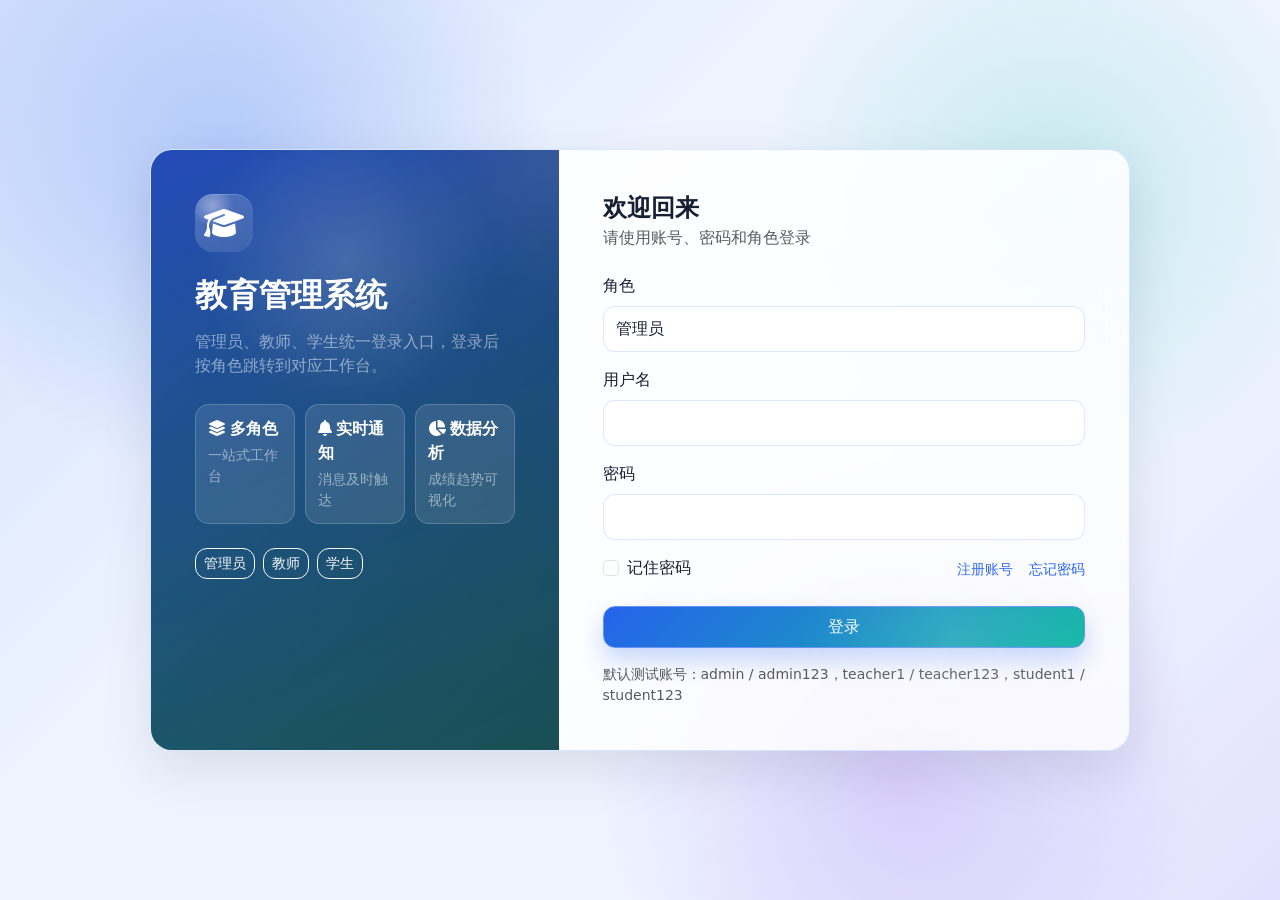
==== static/login.html @ f900988c "EduAgent: Python重构完整版 - Phase 0-5: 工程修复、业务迁移、AI Agent基础设施 - 39个API路由: 认证、管理、教师、学生、文件、AI - 3个AI Agent" ====
<!DOCTYPE html>
<html lang="zh-CN">
<head>
  <meta charset="UTF-8">
  <meta name="viewport" content="width=device-width, initial-scale=1.0">
  <title>教育管理系统 - 登录</title>
  <link href="https://cdn.jsdelivr.net/npm/bootstrap@5.3.3/dist/css/bootstrap.min.css" rel="stylesheet">
  <link href="https://cdn.jsdelivr.net/npm/@fortawesome/fontawesome-free@6.5.2/css/all.min.css" rel="stylesheet">
  <link href="/static/css/app.css?v=20240630" rel="stylesheet">
</head>
<body class="auth-shell">
  <div class="auth-card row g-0">
    <div class="col-lg-5 auth-hero">
      <div class="brand-mark mb-4"><i class="fa-solid fa-graduation-cap fs-2"></i></div>
      <h1 class="h2 fw-bold mb-3">教育管理系统</h1>
      <p class="mb-4 text-white-50">管理员、教师、学生统一登录入口，登录后按角色跳转到对应工作台。</p>
      <div class="hero-mini">
        <div class="mini"><div class="fw-semibold"><i class="fa-solid fa-layer-group me-1"></i>多角色</div><div class="small text-white-50 mt-1">一站式工作台</div></div>
        <div class="mini"><div class="fw-semibold"><i class="fa-solid fa-bell me-1"></i>实时通知</div><div class="small text-white-50 mt-1">消息及时触达</div></div>
        <div class="mini"><div class="fw-semibold"><i class="fa-solid fa-chart-pie me-1"></i>数据分析</div><div class="small text-white-50 mt-1">成绩趋势可视化</div></div>
      </div>
      <div class="d-flex flex-wrap gap-2 mt-4">
        <button class="btn btn-outline-light btn-sm" onclick="fillDemo('admin','admin123','ADMIN')">管理员</button>
        <button class="btn btn-outline-light btn-sm" onclick="fillDemo('teacher1','teacher123','TEACHER')">教师</button>
        <button class="btn btn-outline-light btn-sm" onclick="fillDemo('student1','student123','STUDENT')">学生</button>
      </div>
    </div>
    <div class="col-lg-7 auth-body">
      <div class="d-flex justify-content-between align-items-start mb-4">
        <div>
          <h2 class="h4 fw-bold mb-1">欢迎回来</h2>
          <div class="text-muted">请使用账号、密码和角色登录</div>
        </div>
      </div>
      <div class="mb-3">
        <label class="form-label">角色</label>
        <select id="role" class="form-select">
          <option value="ADMIN">管理员</option>
          <option value="TEACHER">教师</option>
          <option value="STUDENT">学生</option>
        </select>
      </div>
      <div class="mb-3">
        <label class="form-label">用户名</label>
        <input id="username" class="form-control" autocomplete="username">
      </div>
      <div class="mb-3">
        <label class="form-label">密码</label>
        <input id="password" type="password" class="form-control" autocomplete="current-password">
      </div>
      <div class="d-flex justify-content-between align-items-center mb-4">
        <div class="form-check">
          <input id="remember" class="form-check-input" type="checkbox">
          <label class="form-check-label" for="remember">记住密码</label>
        </div>
        <div class="d-flex gap-3">
          <a class="small text-decoration-none" href="javascript:void(0)" data-bs-toggle="modal" data-bs-target="#registerModal">注册账号</a>
          <a class="small text-decoration-none" href="javascript:void(0)" data-bs-toggle="modal" data-bs-target="#forgotModal">忘记密码</a>
        </div>
      </div>
      <button id="loginBtn" class="btn btn-primary w-100 py-2" onclick="login()">登录</button>
      <div class="mt-3 text-muted small">默认测试账号：admin / admin123，teacher1 / teacher123，student1 / student123</div>
    </div>
  </div>

  <!-- 注册账号 Modal -->
  <div class="modal fade" id="registerModal" tabindex="-1" aria-hidden="true">
    <div class="modal-dialog modal-dialog-centered">
      <div class="modal-content" style="border-radius:18px;background:var(--bg-card);backdrop-filter:blur(18px);">
        <div class="modal-header border-0 pb-0">
          <h5 class="modal-title fw-bold"><i class="fa-solid fa-user-plus me-2"></i>注册账号</h5>
          <button type="button" class="btn-close" data-bs-dismiss="modal"></button>
        </div>
        <div class="modal-body">
          <div class="mb-3">
            <label class="form-label">账号角色</label>
            <select id="regRole" class="form-select">
              <option value="STUDENT">学生</option>
              <option value="TEACHER">教师</option>
            </select>
          </div>
          <div class="mb-3">
            <label class="form-label">用户名</label>
            <input id="regUsername" class="form-control" placeholder="请输入用户名，至少3位">
          </div>
          <div class="mb-3">
            <label class="form-label">姓名</label>
            <input id="regDisplayName" class="form-control" placeholder="请输入姓名或昵称">
          </div>
          <div class="mb-3">
            <label class="form-label">邮箱</label>
            <input id="regEmail" class="form-control" placeholder="example@school.edu">
          </div>
          <div class="mb-3">
            <label class="form-label">密码</label>
            <input id="regPassword" type="password" class="form-control" placeholder="输入密码，至少6位">
          </div>
          <div class="mb-3">
            <label class="form-label">确认密码</label>
            <input id="regConfirm" type="password" class="form-control" placeholder="再次输入密码">
          </div>
        </div>
        <div class="modal-footer border-0 pt-0">
          <button class="btn btn-secondary" data-bs-dismiss="modal">取消</button>
          <button id="regBtn" class="btn btn-primary" onclick="registerAccount()">
            <i class="fa-solid fa-user-plus me-1"></i>注册
          </button>
        </div>
      </div>
    </div>
  </div>

  <!-- 忘记密码 Modal -->
  <div class="modal fade" id="forgotModal" tabindex="-1" aria-hidden="true">
    <div class="modal-dialog modal-dialog-centered">
      <div class="modal-content" style="border-radius:18px;background:var(--bg-card);backdrop-filter:blur(18px);">
        <div class="modal-header border-0 pb-0">
          <h5 class="modal-title fw-bold"><i class="fa-solid fa-key me-2"></i>重置密码</h5>
          <button type="button" class="btn-close" data-bs-dismiss="modal"></button>
        </div>
        <div class="modal-body">
          <div class="mb-3">
            <label class="form-label">用户名</label>
            <input id="fpUsername" class="form-control" placeholder="请输入您的用户名">
          </div>
          <div class="mb-3">
            <label class="form-label">账号角色</label>
            <select id="fpRole" class="form-select">
              <option value="ADMIN">管理员</option>
              <option value="TEACHER">教师</option>
              <option value="STUDENT">学生</option>
            </select>
          </div>
          <div class="mb-3">
            <label class="form-label">注册邮箱 <span class="text-muted small">（选填，验证身份用）</span></label>
            <input id="fpEmail" class="form-control" placeholder="example@school.edu">
          </div>
          <div class="mb-3">
            <label class="form-label">新密码</label>
            <input id="fpPassword" type="password" class="form-control" placeholder="输入新密码">
          </div>
          <div class="mb-3">
            <label class="form-label">确认新密码</label>
            <input id="fpConfirm" type="password" class="form-control" placeholder="再次输入新密码">
          </div>
        </div>
        <div class="modal-footer border-0 pt-0">
          <button class="btn btn-secondary" data-bs-dismiss="modal">取消</button>
          <button id="fpBtn" class="btn btn-primary" onclick="forgotPassword()">
            <i class="fa-solid fa-rotate me-1"></i>重置密码
          </button>
        </div>
      </div>
    </div>
  </div>

  <!-- Toast 提示 -->
  <div class="toast align-items-center text-bg-danger border-0 position-fixed top-0 end-0 m-3" id="toastBox" role="alert">
    <div class="d-flex">
      <div class="toast-body" id="toastText">提示</div>
      <button type="button" class="btn-close btn-close-white me-2 m-auto" data-bs-dismiss="toast"></button>
    </div>
  </div>
  <div class="toast align-items-center text-bg-success border-0 position-fixed top-0 end-0 m-3" id="toastBoxSuccess" role="alert" style="z-index:9999;">
    <div class="d-flex">
      <div class="toast-body" id="toastTextSuccess">成功</div>
      <button type="button" class="btn-close btn-close-white me-2 m-auto" data-bs-dismiss="toast"></button>
    </div>
  </div>

  <script src="https://cdn.jsdelivr.net/npm/bootstrap@5.3.3/dist/js/bootstrap.bundle.min.js"></script>
  <script>
    const rememberKey = "sms-remember-login";
    const saved = localStorage.getItem(rememberKey);
    if (saved) {
      const data = JSON.parse(saved);
      username.value = data.username || "";
      password.value = data.password || "";
      role.value = data.role || "ADMIN";
      remember.checked = true;
    }

    function fillDemo(u, p, r) {
      username.value = u;
      password.value = p;
      role.value = r;
    }

    function showToast(msg, type) {
      if (type === undefined) type = "danger";
      if (type === "success") {
        document.getElementById("toastTextSuccess").textContent = msg;
        bootstrap.Toast.getOrCreateInstance(document.getElementById("toastBoxSuccess")).show();
      } else {
        document.getElementById("toastText").textContent = msg;
        bootstrap.Toast.getOrCreateInstance(document.getElementById("toastBox")).show();
      }
    }

    async function login() {
      const payload = {
        username: username.value.trim(),
        password: password.value.trim(),
        role: role.value
      };
      if (!payload.username || !payload.password) {
        showToast("请输入用户名和密码");
        return;
      }
      loginBtn.disabled = true;
      loginBtn.textContent = "登录中...";
      try {
        const res = await fetch("/api/auth/login", {
          method: "POST",
          headers: { "Content-Type": "application/json" },
          body: JSON.stringify(payload)
        });
        const data = await res.json();
        if (data.code !== 200) throw new Error(data.message || "登录失败");
        const user = data.data;
        localStorage.setItem("token", user.token);
        localStorage.setItem("role", user.role);
        localStorage.setItem("displayName", user.displayName || user.username);
        localStorage.setItem("username", user.username);
        if (remember.checked) {
          localStorage.setItem(rememberKey, JSON.stringify(payload));
        } else {
          localStorage.removeItem(rememberKey);
        }
        location.href = user.redirectUrl + "?token=" + encodeURIComponent(user.token);
      } catch (e) {
        showToast(e.message);
      } finally {
        loginBtn.disabled = false;
        loginBtn.textContent = "登录";
      }
    }

    async function registerAccount() {
      const username = regUsername.value.trim();
      const displayName = regDisplayName.value.trim();
      const email = regEmail.value.trim();
      const password = regPassword.value.trim();
      const confirm = regConfirm.value.trim();
      const roleValue = regRole.value;

      if (!username) { showToast("请输入用户名"); return; }
      if (username.length < 3) { showToast("用户名长度至少3位"); return; }
      if (!password) { showToast("请输入密码"); return; }
      if (password.length < 6) { showToast("密码长度至少6位"); return; }
      if (password !== confirm) { showToast("两次密码输入不一致"); return; }

      regBtn.disabled = true;
      regBtn.innerHTML = '<i class="fa-solid fa-spinner fa-spin me-1"></i>注册中...';
      try {
        const res = await fetch("/api/auth/register", {
          method: "POST",
          headers: { "Content-Type": "application/json" },
          body: JSON.stringify({ username, password, displayName: displayName || username, email: email || null, role: roleValue })
        });
        const data = await res.json();
        if (data.code !== 200) throw new Error(data.message || "注册失败");
        showToast("注册成功，请使用新账号登录", "success");
        bootstrap.Modal.getInstance(document.getElementById("registerModal")).hide();
        role.value = roleValue;
        window.username.value = username;
        window.password.value = "";
        regUsername.value = "";
        regDisplayName.value = "";
        regEmail.value = "";
        regPassword.value = "";
        regConfirm.value = "";
      } catch (e) {
        showToast(e.message);
      } finally {
        regBtn.disabled = false;
        regBtn.innerHTML = '<i class="fa-solid fa-user-plus me-1"></i>注册';
      }
    }

    async function forgotPassword() {
      const username = fpUsername.value.trim();
      const role = fpRole.value;
      const email = fpEmail.value.trim();
      const password = fpPassword.value.trim();
      const confirm = fpConfirm.value.trim();

      if (!username) { showToast("请输入用户名"); return; }
      if (!password) { showToast("请输入新密码"); return; }
      if (password.length < 6) { showToast("密码长度至少6位"); return; }
      if (password !== confirm) { showToast("两次密码输入不一致"); return; }

      fpBtn.disabled = true;
      fpBtn.innerHTML = '<i class="fa-solid fa-spinner fa-spin me-1"></i>重置中...';
      try {
        const res = await fetch("/api/auth/forgot-password", {
          method: "POST",
          headers: { "Content-Type": "application/json" },
          body: JSON.stringify({ username, role, email: email || null, newPassword: password })
        });
        const data = await res.json();
        if (data.code !== 200) throw new Error(data.message || "重置失败");
        showToast("密码重置成功，请使用新密码登录", "success");
        bootstrap.Modal.getInstance(document.getElementById("forgotModal")).hide();
        fpUsername.value = "";
        fpEmail.value = "";
        fpPassword.value = "";
        fpConfirm.value = "";
      } catch (e) {
        showToast(e.message);
      } finally {
        fpBtn.disabled = false;
        fpBtn.innerHTML = '<i class="fa-solid fa-rotate me-1"></i>重置密码';
      }
    }

    document.getElementById("registerModal").addEventListener("show.bs.modal", function() {
      regRole.value = role.value === "ADMIN" ? "STUDENT" : role.value;
    });

    document.addEventListener("keydown", function(e) {
      if (e.key === "Enter") {
        var register = document.getElementById("registerModal");
        var forgot = document.getElementById("forgotModal");
        if (register && register.classList.contains("show")) {
          registerAccount();
        } else if (forgot && forgot.classList.contains("show")) {
          forgotPassword();
        } else {
          login();
        }
      }
    });
  </script>
</body>
</html>
---- static/css/app.css ----
:root {
  --bg: #eef4ff;
  --bg-card: rgba(255, 255, 255, 0.88);
  --bg-panel: rgba(255, 255, 255, 0.96);
  --bg-soft: rgba(241, 245, 249, 0.9);
  --text: #172033;
  --text-main: var(--text);
  --muted: #64748b;
  --border: rgba(59, 130, 246, 0.18);
  --shadow: 0 18px 50px rgba(15, 23, 42, .10);
  --accent: #2563eb;
  --accent-2: #14b8a6;
  --accent-3: #7c3aed;
  --accent-4: #f97316;
  --focus-ring: rgba(37, 99, 235, 0.18);
  --card-grad-from: rgba(255, 255, 255, 0.94);
  --card-grad-to: rgba(255, 255, 255, 0.78);
  --card-tint: rgba(37, 99, 235, 0.08);
  --hover-tint: rgba(37, 99, 235, 0.07);
  --hero-from: rgba(29, 78, 216, 0.95);
  --hero-to: rgba(15, 118, 110, 0.92);
  --sidebar-from: rgba(15, 23, 42, 0.98);
  --sidebar-to: rgba(30, 41, 59, 0.94);
  --spot-1: rgba(37, 99, 235, 0.13);
  --spot-2: rgba(20, 184, 166, 0.12);
  --spot-3: rgba(124, 58, 237, 0.10);
  --grid-line: rgba(255, 255, 255, 0.18);
  --hero-badge-bg: rgba(37, 99, 235, 0.08);
  --hero-badge-text: var(--accent);
  --nav-active-bg: rgba(255, 255, 255, 0.16);
  --nav-hover-bg: rgba(255, 255, 255, 0.10);
  --nav-active-shadow: 0 12px 26px rgba(15, 23, 42, 0.18);
  --button-shadow: 0 12px 24px rgba(37, 99, 235, 0.25);
}

[data-theme="dark"] {
  --bg: #0b1220;
  --bg-card: rgba(15, 23, 42, 0.88);
  --bg-panel: rgba(15, 23, 42, 0.97);
  --bg-soft: rgba(20, 31, 52, 0.92);
  --text: #e5eefc;
  --text-main: var(--text);
  --muted: #93a4bd;
  --border: rgba(148, 163, 184, 0.18);
  --shadow: 0 18px 50px rgba(0, 0, 0, .34);
  --focus-ring: rgba(96, 165, 250, 0.24);
  --card-grad-from: rgba(15, 23, 42, 0.92);
  --card-grad-to: rgba(15, 23, 42, 0.76);
  --card-tint: rgba(148, 163, 184, 0.08);
  --hover-tint: rgba(148, 163, 184, 0.10);
  --grid-line: rgba(148, 163, 184, 0.12);
  --hero-badge-bg: rgba(255, 255, 255, 0.08);
  --nav-active-bg: rgba(255, 255, 255, 0.14);
  --nav-hover-bg: rgba(255, 255, 255, 0.08);
  --nav-active-shadow: 0 16px 36px rgba(0, 0, 0, 0.28);
  --button-shadow: 0 18px 32px rgba(0, 0, 0, 0.28);
}

body[data-role="admin"] {
  --accent: #3b82f6;
  --accent-2: #22d3ee;
  --accent-3: #6366f1;
  --accent-4: #8b5cf6;
  --border: rgba(96, 165, 250, 0.24);
  --focus-ring: rgba(59, 130, 246, 0.22);
  --card-tint: rgba(59, 130, 246, 0.10);
  --hover-tint: rgba(34, 211, 238, 0.10);
  --hero-from: rgba(15, 23, 42, 0.96);
  --hero-to: rgba(29, 78, 216, 0.92);
  --sidebar-from: rgba(2, 6, 23, 0.98);
  --sidebar-to: rgba(15, 23, 42, 0.95);
  --spot-1: rgba(59, 130, 246, 0.17);
  --spot-2: rgba(34, 211, 238, 0.14);
  --spot-3: rgba(99, 102, 241, 0.12);
  --hero-badge-bg: rgba(59, 130, 246, 0.14);
  --hero-badge-text: #dbeafe;
  --button-shadow: 0 14px 28px rgba(37, 99, 235, 0.30);
}

body[data-role="teacher"] {
  --accent: #ea580c;
  --accent-2: #f59e0b;
  --accent-3: #fb923c;
  --accent-4: #b45309;
  --border: rgba(249, 115, 22, 0.22);
  --focus-ring: rgba(249, 115, 22, 0.22);
  --card-tint: rgba(251, 146, 60, 0.10);
  --hover-tint: rgba(249, 115, 22, 0.08);
  --hero-from: rgba(154, 52, 18, 0.96);
  --hero-to: rgba(249, 115, 22, 0.90);
  --sidebar-from: rgba(124, 45, 18, 0.98);
  --sidebar-to: rgba(154, 52, 18, 0.94);
  --spot-1: rgba(251, 146, 60, 0.16);
  --spot-2: rgba(245, 158, 11, 0.13);
  --spot-3: rgba(234, 88, 12, 0.10);
  --hero-badge-bg: rgba(255, 237, 213, 0.16);
  --hero-badge-text: #fff7ed;
  --button-shadow: 0 14px 28px rgba(194, 65, 12, 0.24);
}

body[data-role="student"] {
  --accent: #16a34a;
  --accent-2: #10b981;
  --accent-3: #84cc16;
  --accent-4: #0f766e;
  --border: rgba(34, 197, 94, 0.22);
  --focus-ring: rgba(34, 197, 94, 0.20);
  --card-tint: rgba(52, 211, 153, 0.10);
  --hover-tint: rgba(34, 197, 94, 0.08);
  --hero-from: rgba(5, 150, 105, 0.94);
  --hero-to: rgba(22, 163, 74, 0.88);
  --sidebar-from: rgba(6, 95, 70, 0.98);
  --sidebar-to: rgba(21, 128, 61, 0.94);
  --spot-1: rgba(34, 197, 94, 0.15);
  --spot-2: rgba(16, 185, 129, 0.13);
  --spot-3: rgba(132, 204, 22, 0.12);
  --hero-badge-bg: rgba(220, 252, 231, 0.22);
  --hero-badge-text: #ecfdf5;
  --button-shadow: 0 14px 28px rgba(22, 163, 74, 0.22);
}

[data-theme="dark"] body[data-role="admin"] {
  --border: rgba(96, 165, 250, 0.28);
  --bg-soft: rgba(10, 20, 44, 0.92);
  --card-grad-from: rgba(9, 18, 38, 0.94);
  --card-grad-to: rgba(12, 25, 52, 0.78);
  --hover-tint: rgba(34, 211, 238, 0.12);
}

[data-theme="dark"] body[data-role="teacher"] {
  --border: rgba(251, 146, 60, 0.28);
  --bg-soft: rgba(54, 25, 12, 0.88);
  --card-grad-from: rgba(52, 26, 14, 0.92);
  --card-grad-to: rgba(79, 36, 12, 0.78);
  --hover-tint: rgba(249, 115, 22, 0.12);
}

[data-theme="dark"] body[data-role="student"] {
  --border: rgba(52, 211, 153, 0.26);
  --bg-soft: rgba(9, 42, 31, 0.90);
  --card-grad-from: rgba(8, 34, 28, 0.92);
  --card-grad-to: rgba(13, 56, 43, 0.78);
  --hover-tint: rgba(34, 197, 94, 0.12);
}

* { box-sizing: border-box; }

body {
  background:
    radial-gradient(circle at 10% 10%, var(--spot-1), transparent 28%),
    radial-gradient(circle at 90% 18%, var(--spot-2), transparent 22%),
    radial-gradient(circle at 80% 88%, var(--spot-3), transparent 22%),
    var(--bg);
  color: var(--text);
}

body::before {
  content: "";
  position: fixed;
  inset: 0;
  pointer-events: none;
  background-image:
    linear-gradient(var(--grid-line) 1px, transparent 1px),
    linear-gradient(90deg, var(--grid-line) 1px, transparent 1px);
  background-size: 56px 56px;
  mask-image: linear-gradient(to bottom right, rgba(0,0,0,.35), transparent 70%);
  opacity: .25;
}

a { color: var(--accent); }

.page-shell {
  min-height: 100vh;
  position: relative;
  isolation: isolate;
  background:
    radial-gradient(circle at top left, color-mix(in srgb, var(--accent) 18%, transparent), transparent 26%),
    radial-gradient(circle at 90% 0%, color-mix(in srgb, var(--accent-2) 16%, transparent), transparent 22%),
    radial-gradient(circle at 74% 92%, color-mix(in srgb, var(--accent-3) 12%, transparent), transparent 26%),
    var(--bg);
}

.page-shell::after {
  content: "";
  position: fixed;
  inset: 0;
  z-index: -1;
  pointer-events: none;
  background:
    linear-gradient(120deg, transparent 0 42%, color-mix(in srgb, var(--accent) 5%, transparent) 42% 43%, transparent 43% 100%),
    radial-gradient(circle at 26px 26px, color-mix(in srgb, var(--accent-2) 18%, transparent) 2px, transparent 3px);
  background-size: 100% 100%, 42px 42px;
  opacity: .7;
}

.auth-shell {
  min-height: 100vh;
  display: grid;
  place-items: center;
  padding: 28px;
  position: relative;
  overflow: hidden;
  background:
    radial-gradient(circle at 18% 18%, color-mix(in srgb, var(--accent) 24%, transparent), transparent 25%),
    radial-gradient(circle at 82% 22%, color-mix(in srgb, var(--accent-2) 18%, transparent), transparent 24%),
    radial-gradient(circle at 70% 86%, color-mix(in srgb, var(--accent-3) 18%, transparent), transparent 26%),
    linear-gradient(135deg, color-mix(in srgb, var(--accent) 14%, transparent), transparent 38%),
    linear-gradient(315deg, color-mix(in srgb, var(--accent-3) 10%, transparent), transparent 30%),
    var(--bg);
}

.auth-shell::before {
  content: "";
  position: fixed;
  inset: 0;
  pointer-events: none;
  background:
    linear-gradient(90deg, color-mix(in srgb, var(--grid-line) 70%, transparent) 1px, transparent 1px),
    linear-gradient(color-mix(in srgb, var(--grid-line) 70%, transparent) 1px, transparent 1px),
    radial-gradient(circle at 50% 50%, color-mix(in srgb, var(--grid-line) 90%, transparent) 0 2px, transparent 3px);
  background-size: 68px 68px, 68px 68px, 34px 34px;
  mask-image: radial-gradient(circle at 50% 50%, #000, transparent 72%);
  opacity: .42;
}

.auth-card, .panel, .card-dash, .card-s, .card-t, .table-wrap, .section-card, .kpi, .monitor-card {
  background: linear-gradient(145deg, var(--card-grad-from), var(--card-grad-to));
  border: 1px solid var(--border);
  box-shadow: var(--shadow);
  backdrop-filter: blur(18px);
  border-radius: 16px;
}

[data-theme="dark"] .auth-card,
[data-theme="dark"] .panel,
[data-theme="dark"] .card-dash,
[data-theme="dark"] .card-s,
[data-theme="dark"] .card-t,
[data-theme="dark"] .table-wrap,
[data-theme="dark"] .section-card,
[data-theme="dark"] .kpi,
[data-theme="dark"] .monitor-card {
  background: linear-gradient(145deg, var(--card-grad-from), var(--card-grad-to));
}

.auth-card {
  width: min(980px, 100%);
  overflow: hidden;
  border-radius: 22px;
  position: relative;
}

.auth-card::after {
  content: "";
  position: absolute;
  inset: 0;
  background:
    radial-gradient(circle at 20% 18%, rgba(255,255,255,.16), transparent 16%),
    radial-gradient(circle at 82% 82%, rgba(255,255,255,.12), transparent 16%);
  pointer-events: none;
}

.auth-hero {
  position: relative;
  background:
    linear-gradient(160deg, var(--hero-from), var(--hero-to)),
    url('https://images.unsplash.com/photo-1516321318423-f06f85e504b3?auto=format&fit=crop&w=1200&q=80') center/cover;
  color: #fff;
  padding: 44px;
  min-height: 100%;
}

.auth-hero::before {
  content: "";
  position: absolute;
  inset: 0;
  background:
    linear-gradient(135deg, rgba(15,23,42,.18), rgba(15,23,42,.48)),
    radial-gradient(circle at top right, rgba(255,255,255,.14), transparent 22%);
}

.auth-hero > * { position: relative; z-index: 1; }
.auth-body { padding: 44px; position: relative; }

.brand-mark {
  width: 58px;
  height: 58px;
  border-radius: 18px;
  background: linear-gradient(135deg, rgba(255,255,255,.20), rgba(255,255,255,.08));
  display: grid;
  place-items: center;
  box-shadow: inset 0 1px 0 rgba(255,255,255,.18);
}

.hero-mini {
  display: grid;
  gap: 10px;
  grid-template-columns: repeat(3, minmax(0, 1fr));
  margin-top: 26px;
}

.hero-mini .mini {
  padding: 12px;
  border-radius: 14px;
  background: rgba(255,255,255,.10);
  border: 1px solid rgba(255,255,255,.18);
}

.form-control, .form-select {
  border-radius: 12px;
  border-color: var(--border);
  background: var(--bg-panel);
  color: var(--text);
  min-height: 46px;
}

.form-control:focus, .form-select:focus {
  box-shadow: 0 0 0 .22rem var(--focus-ring);
  border-color: var(--accent);
}

.btn {
  border-radius: 12px;
}

.btn-primary {
  background: linear-gradient(135deg, var(--accent), var(--accent-2));
  border: 1px solid color-mix(in srgb, var(--accent) 70%, #ffffff 30%);
  box-shadow: var(--button-shadow);
}

.btn-primary:hover { filter: brightness(1.04); }
.btn-outline-light, .btn-outline-secondary, .btn-outline-primary, .btn-outline-success { border-radius: 12px; }

.btn-outline-primary {
  color: var(--accent);
  border-color: color-mix(in srgb, var(--accent) 48%, transparent);
  background: color-mix(in srgb, var(--card-tint) 65%, transparent);
}

.btn-outline-primary:hover,
.btn-outline-primary:focus,
.btn-outline-primary:active {
  color: #fff;
  background: linear-gradient(135deg, var(--accent), var(--accent-2));
  border-color: transparent;
}

.text-primary {
  color: var(--accent) !important;
}

.text-bg-primary,
.bg-primary {
  background: linear-gradient(135deg, var(--accent), var(--accent-2)) !important;
  color: #fff !important;
  border-color: transparent !important;
}

.border-primary {
  border-color: color-mix(in srgb, var(--accent) 55%, transparent) !important;
}

.bg-primary.bg-opacity-10,
.badge-soft.bg-primary.bg-opacity-10 {
  background: color-mix(in srgb, var(--accent) 14%, transparent) !important;
  color: var(--accent) !important;
}

.dashboard-shell {
  display: grid;
  grid-template-columns: 272px 1fr;
  min-height: 100vh;
}

.sidebar {
  position: relative;
  background:
    linear-gradient(180deg, var(--sidebar-from), var(--sidebar-to)),
    radial-gradient(circle at 0 0, color-mix(in srgb, var(--accent) 45%, transparent), transparent 32%),
    radial-gradient(circle at 100% 100%, color-mix(in srgb, var(--accent-2) 35%, transparent), transparent 35%);
  color: #fff;
  padding: 20px 16px;
  overflow: hidden;
}

.sidebar::before {
  content: "";
  position: absolute;
  inset: auto -30px -40px auto;
  width: 180px;
  height: 180px;
  border-radius: 50%;
  background: radial-gradient(circle, color-mix(in srgb, var(--accent-2) 26%, transparent), transparent 68%);
  pointer-events: none;
}

.sidebar .nav-item {
  display: flex;
  align-items: center;
  gap: 12px;
  padding: 13px 14px;
  border-radius: 14px;
  color: rgba(255,255,255,.80);
  cursor: pointer;
  transition: transform .18s ease, background .18s ease, color .18s ease, box-shadow .18s ease;
}

.sidebar .nav-item:hover,
.sidebar .nav-item.active {
  background: linear-gradient(135deg, var(--nav-active-bg), var(--nav-hover-bg));
  color: #fff;
  transform: translateX(2px);
  box-shadow: var(--nav-active-shadow);
}

.sidebar .nav-item i { width: 18px; text-align: center; }

.main-area {
  padding: 20px;
  position: relative;
}

.topbar {
  display: flex;
  align-items: center;
  justify-content: space-between;
  gap: 16px;
  padding: 16px 18px;
  border-radius: 18px;
  background: var(--bg-card);
  border: 1px solid var(--border);
  box-shadow: var(--shadow);
}

.topbar-role-slot {
  flex: 1 1 auto;
  display: flex;
  justify-content: center;
  min-width: 0;
}

.role-identity-marker {
  position: relative;
  display: inline-flex;
  align-items: center;
  gap: 14px;
  min-width: min(320px, 100%);
  max-width: 360px;
  padding: 10px 16px;
  border-radius: 16px;
  border: 1px solid color-mix(in srgb, var(--accent) 26%, var(--border));
  background:
    linear-gradient(135deg, color-mix(in srgb, var(--accent) 10%, transparent), color-mix(in srgb, var(--accent-2) 8%, transparent)),
    color-mix(in srgb, var(--bg-card) 92%, transparent);
  box-shadow: 0 12px 28px color-mix(in srgb, var(--accent) 12%, transparent);
  overflow: hidden;
  transition: transform .18s ease, box-shadow .18s ease, border-color .18s ease, background .18s ease;
}

.role-identity-marker::after {
  content: "";
  position: absolute;
  inset: 0;
  pointer-events: none;
  background:
    radial-gradient(circle at 18% 24%, color-mix(in srgb, var(--accent-2) 18%, transparent), transparent 20%),
    linear-gradient(120deg, transparent 0 64%, color-mix(in srgb, var(--accent) 12%, transparent) 64% 65%, transparent 65% 100%);
  opacity: .9;
}

.role-identity-marker:hover,
.role-identity-marker:focus-visible {
  transform: translateY(-1px);
  border-color: color-mix(in srgb, var(--accent) 48%, transparent);
  box-shadow: 0 18px 34px color-mix(in srgb, var(--accent) 18%, transparent);
  outline: none;
}

.role-identity-icon,
.role-identity-copy {
  position: relative;
  z-index: 1;
}

.role-identity-icon {
  width: 46px;
  height: 46px;
  flex: 0 0 46px;
  display: grid;
  place-items: center;
  border-radius: 14px;
  background: color-mix(in srgb, var(--bg-panel) 84%, transparent);
  border: 1px solid color-mix(in srgb, var(--accent) 24%, transparent);
  color: var(--accent);
  box-shadow: inset 0 1px 0 rgba(255,255,255,.18);
}

.role-identity-icon > i:first-child {
  font-size: 20px;
}

.role-identity-accent {
  position: absolute;
  right: -5px;
  bottom: -4px;
  width: 22px;
  height: 22px;
  display: grid;
  place-items: center;
  border-radius: 999px;
  background: linear-gradient(135deg, var(--accent), var(--accent-2));
  color: #fff;
  font-size: 10px;
  box-shadow: 0 6px 14px color-mix(in srgb, var(--accent) 28%, transparent);
}

.role-identity-copy {
  min-width: 0;
  display: grid;
  gap: 3px;
}

.role-identity-badge {
  font-size: 11px;
  line-height: 1.2;
  font-weight: 700;
  letter-spacing: 0;
  color: var(--accent);
}

.role-identity-label {
  font-size: 14px;
  line-height: 1.25;
  font-weight: 700;
  color: var(--text);
  white-space: nowrap;
}

#quickCommentBox .btn {
  min-width: 180px;
  max-width: 100%;
  white-space: normal;
}

#quickCommentBox .btn .small {
  opacity: .85;
}

body[data-role="admin"] .role-identity-marker {
  background:
    linear-gradient(135deg, color-mix(in srgb, var(--accent) 12%, transparent), color-mix(in srgb, var(--accent-2) 10%, transparent)),
    color-mix(in srgb, var(--bg-card) 90%, transparent);
}

body[data-role="teacher"] .role-identity-marker {
  background:
    linear-gradient(135deg, color-mix(in srgb, var(--accent) 12%, transparent), color-mix(in srgb, var(--accent-2) 9%, transparent)),
    color-mix(in srgb, var(--bg-card) 90%, transparent);
}

body[data-role="student"] .role-identity-marker {
  background:
    linear-gradient(135deg, color-mix(in srgb, var(--accent) 11%, transparent), color-mix(in srgb, var(--accent-2) 9%, transparent)),
    color-mix(in srgb, var(--bg-card) 90%, transparent);
}

.kpi-grid {
  display: grid;
  gap: 16px;
  grid-template-columns: repeat(4, minmax(0, 1fr));
}

.kpi {
  padding: 18px;
  position: relative;
  overflow: hidden;
}

.kpi::before {
  content: "";
  position: absolute;
  inset: auto -14px -18px auto;
  width: 110px;
  height: 110px;
  border-radius: 50%;
  background: radial-gradient(circle, color-mix(in srgb, var(--accent) 18%, transparent), transparent 68%);
  pointer-events: none;
}

.kpi:nth-child(2n)::before { background: radial-gradient(circle, color-mix(in srgb, var(--accent-2) 18%, transparent), transparent 68%); }
.kpi:nth-child(3n)::before { background: radial-gradient(circle, color-mix(in srgb, var(--accent-3) 18%, transparent), transparent 68%); }

.kpi .value {
  font-size: 30px;
  font-weight: 800;
  line-height: 1.1;
}

.kpi .label {
  color: var(--muted);
  font-size: 13px;
  margin-top: 4px;
}

.section-card {
  padding: 18px;
  position: relative;
  overflow: hidden;
  height: 100%;
}

.section-card::before,
.table-wrap::before,
.kpi::after {
  content: "";
  position: absolute;
  inset: 0;
  pointer-events: none;
  background:
    radial-gradient(circle at 12% 0%, color-mix(in srgb, var(--accent) 10%, transparent), transparent 22%),
    linear-gradient(135deg, color-mix(in srgb, var(--accent-2) 5%, transparent), transparent 36%);
  opacity: .85;
}

.section-head {
  display:flex;
  justify-content:space-between;
  align-items:center;
  gap: 12px;
  margin-bottom: 14px;
}

.empty-panel {
  min-height: 220px;
  display: flex;
  align-items: center;
  justify-content: center;
  text-align: center;
  padding: 24px;
}

.empty-panel.compact {
  min-height: 160px;
}

.empty-panel-copy {
  max-width: 420px;
}

.empty-panel-title {
  font-size: 16px;
  font-weight: 700;
  margin-bottom: 6px;
  color: var(--text);
}

.empty-panel-desc {
  color: var(--muted);
  font-size: 13px;
  line-height: 1.6;
}

.dashboard-card-fill {
  min-height: 320px;
  display: flex;
  flex-direction: column;
}

.dashboard-card-fill > .section-head {
  flex: 0 0 auto;
}

.dashboard-card-fill > .card-body-fill {
  flex: 1 1 auto;
  display: flex;
  flex-direction: column;
}

.metric-muted {
  color: var(--muted);
  font-size: 13px;
}

.activity-page-list {
  display: flex;
  flex-direction: column;
  gap: 10px;
  flex: 1 1 auto;
}

.activity-item {
  padding: 12px 14px;
  border-radius: 14px;
  background: color-mix(in srgb, var(--bg-panel) 82%, transparent);
  border: 1px solid var(--border);
}

.activity-title {
  font-weight: 700;
  color: var(--text);
}

.activity-content {
  color: var(--muted);
  font-size: 13px;
  line-height: 1.55;
  margin-top: 6px;
}

.activity-meta {
  color: var(--muted);
  font-size: 12px;
  margin-top: 8px;
}

.activity-pager {
  display: flex;
  justify-content: flex-end;
  align-items: center;
  gap: 8px;
  margin-top: 12px;
}

.activity-pager .btn {
  min-width: 36px;
}

.chart-surface {
  min-height: 320px;
  display: flex;
  align-items: stretch;
}

.toolbar {
  display:flex;
  gap:10px;
  flex-wrap:wrap;
}

.toolbar .form-control, .toolbar .form-select {
  min-width: 160px;
  max-width: 240px;
}

.table-wrap {
  padding: 14px;
  overflow: auto;
  position: relative;
}

.table-wrap > *, .section-card > *, .kpi > * { position: relative; z-index: 1; }

.table {
  color: inherit;
  margin-bottom: 0;
}

.table thead th {
  border-color: var(--border);
  color: var(--muted);
  font-weight: 600;
  white-space: nowrap;
}

.table tbody td { border-color: var(--border); }

.dashboard-chart-grid {
  display: grid;
  gap: 16px;
  grid-template-columns: 2fr 1fr 1fr;
  align-items: stretch;
}

.dashboard-chart-grid .section-card {
  margin-bottom: 0;
  height: 100%;
}

.dashboard-card-main {
  grid-column: span 2;
}

.dashboard-card-side {
  grid-column: span 1;
}

.admin-course-table {
  min-width: 1120px;
  table-layout: fixed;
}

.admin-course-table th,
.admin-course-table td {
  vertical-align: middle;
}

.admin-course-table th:nth-child(1),
.admin-course-table td:nth-child(1) { width: 42px; text-align: center; }
.admin-course-table th:nth-child(2),
.admin-course-table td:nth-child(2) { width: 70px; }
.admin-course-table th:nth-child(3),
.admin-course-table td:nth-child(3) { width: 220px; }
.admin-course-table th:nth-child(4),
.admin-course-table td:nth-child(4) { width: 120px; }
.admin-course-table th:nth-child(5),
.admin-course-table td:nth-child(5) { width: 130px; }
.admin-course-table th:nth-child(6),
.admin-course-table td:nth-child(6) { width: 110px; }
.admin-course-table th:nth-child(7),
.admin-course-table td:nth-child(7) { width: 90px; text-align: center; }
.admin-course-table th:nth-child(8),
.admin-course-table td:nth-child(8) { width: 96px; text-align: center; }
.admin-course-table th:nth-child(9),
.admin-course-table td:nth-child(9) { width: 250px; }

.admin-course-actions {
  display: flex;
  flex-wrap: nowrap;
  gap: 6px;
  align-items: center;
}

.admin-course-actions .btn {
  white-space: nowrap;
}

.monitor-panel-grid {
  display: grid;
  gap: 16px;
  grid-template-columns: repeat(4, minmax(0, 1fr));
}

.monitor-panel-grid .section-card {
  margin-bottom: 0;
  min-height: 0;
}

.monitor-stack {
  display: grid;
  gap: 16px;
  grid-template-rows: auto auto;
}

.monitor-stack .section-card {
  min-height: 0;
}

.badge-soft {
  border-radius: 999px;
  padding: 4px 10px;
  font-size: 12px;
}

.notif-wrap { position: relative; }

.notif-btn {
  width: 42px;
  height: 42px;
  border-radius: 999px;
  border: 1px solid var(--border);
  background: var(--bg-card);
  color: var(--text);
}

.notif-badge {
  position:absolute;
  top:-4px;
  right:-4px;
  min-width:18px;
  height:18px;
  padding: 0 4px;
  border-radius:9px;
  background:#dc2626;
  color:#fff;
  display:none;
  align-items:center;
  justify-content:center;
  font-size:11px;
}

.notif-panel {
  position:absolute;
  right:0;
  top:48px;
  width:340px;
  max-height:420px;
  overflow:auto;
  background: var(--bg-card);
  border:1px solid var(--border);
  border-radius:16px;
  box-shadow: var(--shadow);
  display:none;
  z-index:2000;
}

.notif-panel.show { display:block; }
.notif-head, .notif-item { padding: 12px 14px; border-bottom:1px solid var(--border); }
.notif-item.unread {
  border-left: 3px solid var(--accent);
  background: color-mix(in srgb, var(--hover-tint) 90%, transparent);
}
.notif-item { cursor:pointer; }
.notif-empty { padding: 20px; text-align:center; color: var(--muted); }
.nt,
.ntt {
  font-weight: 700;
  color: var(--text);
}

.nc,
.ntb {
  color: var(--muted);
  font-size: 13px;
  line-height: 1.5;
  margin-top: 4px;
}

.ntime {
  color: var(--muted);
  font-size: 12px;
  margin-top: 6px;
}

.notif-toast {
  position: fixed;
  top: 18px;
  right: 18px;
  width: min(320px, calc(100vw - 36px));
  background: var(--bg-card);
  border: 1px solid var(--border);
  box-shadow: var(--shadow);
  border-left: 4px solid var(--accent);
  border-radius: 14px;
  padding: 12px 14px;
  z-index: 3000;
}

.breadcrumb-bar {
  padding: 10px 4px 0;
  color: var(--muted);
  font-size: 13px;
}

.breadcrumb-bar .crumb.active { color: var(--accent); font-weight: 600; }
.sep { margin: 0 8px; opacity: .65; }

.hero-banner {
  padding: 16px 18px;
  border-radius: 18px;
  background:
    linear-gradient(135deg, color-mix(in srgb, var(--accent) 14%, transparent), color-mix(in srgb, var(--accent-2) 10%, transparent)),
    var(--bg-card);
  border: 1px solid var(--border);
  box-shadow: var(--shadow);
}

.hero-banner .eyebrow {
  display: inline-flex;
  align-items: center;
  gap: 8px;
  padding: 5px 10px;
  border-radius: 999px;
  background: var(--hero-badge-bg);
  color: var(--hero-badge-text);
  font-size: 12px;
  font-weight: 700;
}

.hero-banner .title {
  font-size: 22px;
  font-weight: 800;
  margin-top: 10px;
}

.hero-banner .desc {
  color: var(--muted);
  margin-top: 8px;
}

.overview-grid {
  display: grid;
  gap: 16px;
  grid-template-columns: repeat(12, minmax(0, 1fr));
}

.overview-card {
  padding: 18px;
  border-radius: 16px;
  border: 1px solid var(--border);
  background: var(--bg-panel);
  box-shadow: var(--shadow);
}

.overview-card.feature {
  background:
    linear-gradient(135deg, color-mix(in srgb, var(--accent) 10%, transparent), color-mix(in srgb, var(--accent-2) 8%, transparent)),
    var(--bg-panel);
}

.overview-stat {
  font-size: 28px;
  font-weight: 800;
  line-height: 1;
}

.overview-label {
  color: var(--muted);
  margin-top: 6px;
  font-size: 13px;
}

.progress-soft {
  height: 10px;
  border-radius: 999px;
  background: rgba(148,163,184,.16);
}

.progress-soft .progress-bar {
  border-radius: 999px;
  background: linear-gradient(135deg, var(--accent), var(--accent-2));
}

.status-pill {
  display: inline-flex;
  align-items: center;
  gap: 6px;
  padding: 4px 10px;
  border-radius: 999px;
  font-size: 12px;
  background: color-mix(in srgb, var(--accent) 14%, transparent);
  color: var(--accent);
}

.section-surface {
  padding: 18px;
  border-radius: 18px;
  border: 1px solid var(--border);
  background: var(--bg-panel);
  box-shadow: var(--shadow);
}

.color-dot {
  width: 12px;
  height: 12px;
  border-radius: 50%;
  display: inline-block;
}

.pattern-card {
  background:
    radial-gradient(circle at 20% 20%, color-mix(in srgb, var(--accent) 12%, transparent), transparent 20%),
    radial-gradient(circle at 80% 10%, color-mix(in srgb, var(--accent-2) 12%, transparent), transparent 18%),
    radial-gradient(circle at 80% 80%, color-mix(in srgb, var(--accent-3) 10%, transparent), transparent 16%),
    var(--bg-panel);
}

.logout-link {
  display: inline-flex;
  align-items: center;
  gap: 8px;
}

.skeleton {
  background: linear-gradient(90deg, rgba(148,163,184,.18) 25%, rgba(148,163,184,.32) 37%, rgba(148,163,184,.18) 63%);
  background-size: 400% 100%;
  animation: shimmer 1.4s ease infinite;
}

@keyframes shimmer {
  0% { background-position: 100% 50%; }
  100% { background-position: 0 50%; }
}

.skeleton-line {
  height: 14px;
  border-radius: 8px;
  margin-bottom: 10px;
}

.w-40 { width: 40%; }
.w-60 { width: 60%; }
.w-80 { width: 80%; }

@media (max-width: 1200px) {
  .dashboard-chart-grid,
  .monitor-panel-grid {
    grid-template-columns: repeat(2, minmax(0, 1fr));
  }

  .dashboard-card-main,
  .dashboard-card-side {
    grid-column: span 1;
  }
}

@media (max-width: 992px) {
  .dashboard-shell { grid-template-columns: 1fr; }
  .sidebar { position: sticky; top: 0; z-index: 20; }
  .kpi-grid { grid-template-columns: repeat(2, minmax(0, 1fr)); }
  .overview-grid { grid-template-columns: repeat(6, minmax(0, 1fr)); }
}

@media (max-width: 768px) {
  .auth-body, .auth-hero { padding: 24px; }
  .hero-mini { grid-template-columns: 1fr; }
  .notif-panel { width: min(320px, calc(100vw - 24px)); }
  .topbar-role-slot { justify-content: flex-start; }
  .role-identity-marker {
    min-width: 0;
    width: 100%;
    max-width: none;
  }
  .role-identity-label { white-space: normal; }
}

.metric-row {
  display: flex;
  flex-wrap: wrap;
  gap: 8px;
  color: var(--muted);
  font-size: 13px;
}

.metric-row span {
  padding: 5px 10px;
  border-radius: 999px;
  background: color-mix(in srgb, var(--accent) 9%, transparent);
  color: var(--text);
}

.empty-state,
.text-center.py-5,
.text-center.py-4 {
  border-radius: 16px;
  background:
    radial-gradient(circle at 50% 20%, color-mix(in srgb, var(--accent) 12%, transparent), transparent 32%),
    color-mix(in srgb, var(--bg-panel) 70%, transparent);
  border: 1px dashed var(--border);
}

.analysis-card,
.pattern-card,
.overview-card,
.monitor-card {
  position: relative;
  overflow: hidden;
}

.analysis-card::after,
.pattern-card::after,
.overview-card::after,
.monitor-card::after {
  content: "";
  position: absolute;
  inset: auto -34px -36px auto;
  width: 130px;
  height: 130px;
  border-radius: 50%;
  background: radial-gradient(circle, color-mix(in srgb, var(--accent-2) 18%, transparent), transparent 68%);
  pointer-events: none;
}

.table-hover tbody tr {
  transition: background .18s ease, transform .18s ease;
}

.table-hover tbody tr:hover {
  background: color-mix(in srgb, var(--accent) 7%, transparent);
}

.sidebar .brand-mark,
.auth-hero .brand-mark {
  background:
    radial-gradient(circle at 30% 20%, rgba(255,255,255,.38), transparent 34%),
    linear-gradient(135deg, rgba(255,255,255,.22), rgba(255,255,255,.08));
}

.hero-banner {
  position: relative;
  overflow: hidden;
}

.hero-banner::after {
  content: "";
  position: absolute;
  inset: 0;
  pointer-events: none;
  background:
    radial-gradient(circle at 84% 18%, color-mix(in srgb, var(--accent) 18%, transparent), transparent 18%),
    linear-gradient(120deg, transparent 0 58%, color-mix(in srgb, var(--accent-2) 10%, transparent) 58% 59%, transparent 59% 100%);
}

.hero-banner > * { position: relative; z-index: 1; }

.btn-primary,
.notif-btn,
.kpi,
.section-card,
.table-wrap,
.overview-card {
  transition: transform .18s ease, box-shadow .18s ease, border-color .18s ease;
}

.btn-primary:hover,
.notif-btn:hover,
.kpi:hover,
.section-card:hover,
.overview-card:hover {
  transform: translateY(-1px);
}

.modal-content {
  border: 1px solid var(--border);
  background: var(--bg-card);
  color: var(--text);
  border-radius: 18px;
  box-shadow: var(--shadow);
  backdrop-filter: blur(18px);
}

@media (max-width: 640px) {
  .kpi-grid { grid-template-columns: 1fr; }
  .overview-grid { grid-template-columns: 1fr; }
  .dashboard-chart-grid,
  .monitor-panel-grid { grid-template-columns: 1fr; }
  .topbar { flex-direction: column; align-items: stretch; }
  .toolbar .form-control, .toolbar .form-select { max-width: 100%; width: 100%; }
}

/* kpi-card 兼容 */
.kpi-card {
  padding: 18px;
  position: relative;
  overflow: hidden;
  background: var(--card-bg, #fff);
  border-radius: 16px;
  border: 1px solid var(--border, #e2e8f0);
}
.kpi-card .kpi-icon {
  width: 36px; height: 36px;
  display: flex; align-items: center; justify-content: center;
  border-radius: 10px; font-size: 16px; margin-bottom: 10px;
}
.kpi-card .kpi-label {
  font-size: 12px; color: var(--muted, #64748b); margin-bottom: 2px;
}
.kpi-card .kpi-value {
  font-size: 24px; font-weight: 700;
}
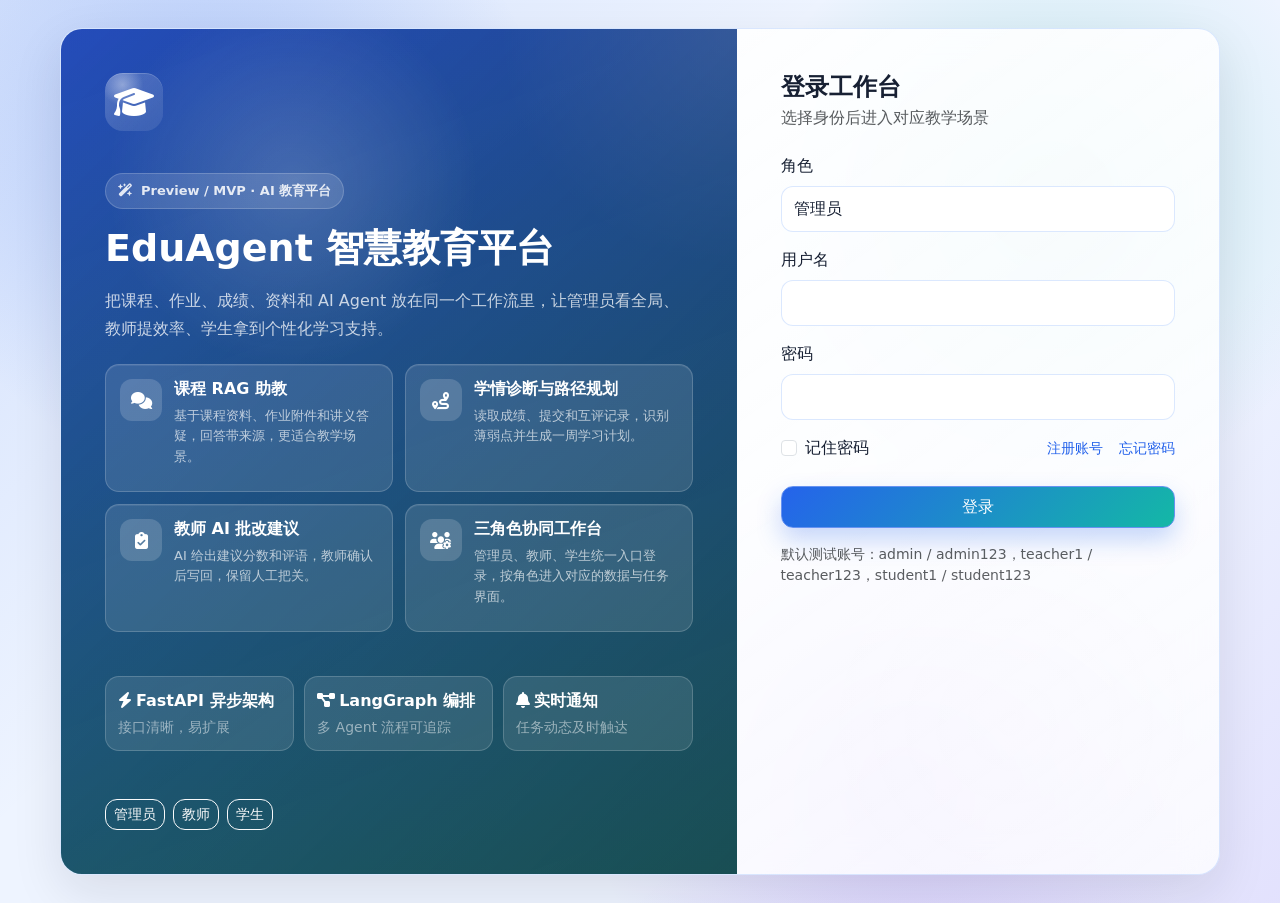
==== commit cf8f0741: "feat(platform): 完善三端演示与AI批改体验" ====
--- a/static/login.html
+++ b/static/login.html
@@ -3,21 +3,56 @@
 <head>
   <meta charset="UTF-8">
   <meta name="viewport" content="width=device-width, initial-scale=1.0">
-  <title>教育管理系统 - 登录</title>
+  <title>EduAgent 智慧教育平台 - 登录</title>
   <link href="https://cdn.jsdelivr.net/npm/bootstrap@5.3.3/dist/css/bootstrap.min.css" rel="stylesheet">
   <link href="https://cdn.jsdelivr.net/npm/@fortawesome/fontawesome-free@6.5.2/css/all.min.css" rel="stylesheet">
-  <link href="/static/css/app.css?v=20240630" rel="stylesheet">
+  <link href="/static/css/app.css?v=20260730" rel="stylesheet">
 </head>
 <body class="auth-shell">
   <div class="auth-card row g-0">
-    <div class="col-lg-5 auth-hero">
-      <div class="brand-mark mb-4"><i class="fa-solid fa-graduation-cap fs-2"></i></div>
-      <h1 class="h2 fw-bold mb-3">教育管理系统</h1>
-      <p class="mb-4 text-white-50">管理员、教师、学生统一登录入口，登录后按角色跳转到对应工作台。</p>
-      <div class="hero-mini">
-        <div class="mini"><div class="fw-semibold"><i class="fa-solid fa-layer-group me-1"></i>多角色</div><div class="small text-white-50 mt-1">一站式工作台</div></div>
-        <div class="mini"><div class="fw-semibold"><i class="fa-solid fa-bell me-1"></i>实时通知</div><div class="small text-white-50 mt-1">消息及时触达</div></div>
-        <div class="mini"><div class="fw-semibold"><i class="fa-solid fa-chart-pie me-1"></i>数据分析</div><div class="small text-white-50 mt-1">成绩趋势可视化</div></div>
+    <div class="col-lg-7 auth-hero">
+      <div class="auth-hero-content">
+        <div class="brand-mark mb-4"><i class="fa-solid fa-graduation-cap fs-2"></i></div>
+        <div class="auth-eyebrow"><i class="fa-solid fa-wand-magic-sparkles me-2"></i>Preview / MVP · AI 教育平台</div>
+        <h1 class="auth-title">EduAgent 智慧教育平台</h1>
+        <p class="auth-lead">把课程、作业、成绩、资料和 AI Agent 放在同一个工作流里，让管理员看全局、教师提效率、学生拿到个性化学习支持。</p>
+
+        <div class="advantage-grid">
+          <div class="advantage-item">
+            <div class="advantage-icon"><i class="fa-solid fa-comments"></i></div>
+            <div>
+              <div class="advantage-title">课程 RAG 助教</div>
+              <div class="advantage-desc">基于课程资料、作业附件和讲义答疑，回答带来源，更适合教学场景。</div>
+            </div>
+          </div>
+          <div class="advantage-item">
+            <div class="advantage-icon"><i class="fa-solid fa-route"></i></div>
+            <div>
+              <div class="advantage-title">学情诊断与路径规划</div>
+              <div class="advantage-desc">读取成绩、提交和互评记录，识别薄弱点并生成一周学习计划。</div>
+            </div>
+          </div>
+          <div class="advantage-item">
+            <div class="advantage-icon"><i class="fa-solid fa-clipboard-check"></i></div>
+            <div>
+              <div class="advantage-title">教师 AI 批改建议</div>
+              <div class="advantage-desc">AI 给出建议分数和评语，教师确认后写回，保留人工把关。</div>
+            </div>
+          </div>
+          <div class="advantage-item">
+            <div class="advantage-icon"><i class="fa-solid fa-users-gear"></i></div>
+            <div>
+              <div class="advantage-title">三角色协同工作台</div>
+              <div class="advantage-desc">管理员、教师、学生统一入口登录，按角色进入对应的数据与任务界面。</div>
+            </div>
+          </div>
+        </div>
+
+        <div class="hero-mini">
+          <div class="mini"><div class="fw-semibold"><i class="fa-solid fa-bolt me-1"></i>FastAPI 异步架构</div><div class="small text-white-50 mt-1">接口清晰，易扩展</div></div>
+          <div class="mini"><div class="fw-semibold"><i class="fa-solid fa-diagram-project me-1"></i>LangGraph 编排</div><div class="small text-white-50 mt-1">多 Agent 流程可追踪</div></div>
+          <div class="mini"><div class="fw-semibold"><i class="fa-solid fa-bell me-1"></i>实时通知</div><div class="small text-white-50 mt-1">任务动态及时触达</div></div>
+        </div>
       </div>
       <div class="d-flex flex-wrap gap-2 mt-4">
         <button class="btn btn-outline-light btn-sm" onclick="fillDemo('admin','admin123','ADMIN')">管理员</button>
@@ -25,11 +60,11 @@
         <button class="btn btn-outline-light btn-sm" onclick="fillDemo('student1','student123','STUDENT')">学生</button>
       </div>
     </div>
-    <div class="col-lg-7 auth-body">
+    <div class="col-lg-5 auth-body">
       <div class="d-flex justify-content-between align-items-start mb-4">
         <div>
-          <h2 class="h4 fw-bold mb-1">欢迎回来</h2>
-          <div class="text-muted">请使用账号、密码和角色登录</div>
+          <h2 class="h4 fw-bold mb-1">登录工作台</h2>
+          <div class="text-muted">选择身份后进入对应教学场景</div>
         </div>
       </div>
       <div class="mb-3">
@@ -256,7 +291,7 @@
         const res = await fetch("/api/auth/register", {
           method: "POST",
           headers: { "Content-Type": "application/json" },
-          body: JSON.stringify({ username, password, displayName: displayName || username, email: email || null, role: roleValue })
+          body: JSON.stringify({ username, password, display_name: displayName || username, email: email || null, role: roleValue })
         });
         const data = await res.json();
         if (data.code !== 200) throw new Error(data.message || "注册失败");
@@ -296,7 +331,7 @@
         const res = await fetch("/api/auth/forgot-password", {
           method: "POST",
           headers: { "Content-Type": "application/json" },
-          body: JSON.stringify({ username, role, email: email || null, newPassword: password })
+          body: JSON.stringify({ username, role, email: email || null, new_password: password })
         });
         const data = await res.json();
         if (data.code !== 200) throw new Error(data.message || "重置失败");
--- a/static/css/app.css
+++ b/static/css/app.css
@@ -244,7 +244,7 @@
 }
 
 .auth-card {
-  width: min(980px, 100%);
+  width: min(1160px, 100%);
   overflow: hidden;
   border-radius: 22px;
   position: relative;
@@ -268,6 +268,10 @@
   color: #fff;
   padding: 44px;
   min-height: 100%;
+  display: flex;
+  flex-direction: column;
+  justify-content: space-between;
+  gap: 24px;
 }
 
 .auth-hero::before {
@@ -281,6 +285,83 @@
 
 .auth-hero > * { position: relative; z-index: 1; }
 .auth-body { padding: 44px; position: relative; }
+
+.auth-hero-content {
+  display: grid;
+  gap: 18px;
+}
+
+.auth-eyebrow {
+  display: inline-flex;
+  align-items: center;
+  width: fit-content;
+  padding: 7px 12px;
+  border-radius: 999px;
+  background: rgba(255,255,255,.13);
+  border: 1px solid rgba(255,255,255,.18);
+  color: rgba(255,255,255,.86);
+  font-size: 13px;
+  font-weight: 700;
+}
+
+.auth-title {
+  max-width: 560px;
+  margin: 0;
+  font-size: 38px;
+  line-height: 1.12;
+  font-weight: 800;
+  letter-spacing: 0;
+}
+
+.auth-lead {
+  max-width: 620px;
+  margin: 0;
+  color: rgba(255,255,255,.76);
+  line-height: 1.72;
+}
+
+.advantage-grid {
+  display: grid;
+  grid-template-columns: repeat(2, minmax(0, 1fr));
+  gap: 12px;
+  margin-top: 4px;
+}
+
+.advantage-item {
+  display: grid;
+  grid-template-columns: 42px 1fr;
+  gap: 12px;
+  padding: 14px;
+  min-height: 128px;
+  border-radius: 14px;
+  background: rgba(255,255,255,.11);
+  border: 1px solid rgba(255,255,255,.18);
+  box-shadow: inset 0 1px 0 rgba(255,255,255,.08);
+}
+
+.advantage-icon {
+  width: 42px;
+  height: 42px;
+  display: grid;
+  place-items: center;
+  border-radius: 12px;
+  background: rgba(255,255,255,.16);
+  color: #fff;
+  font-size: 17px;
+}
+
+.advantage-title {
+  font-weight: 800;
+  line-height: 1.3;
+  color: #fff;
+}
+
+.advantage-desc {
+  margin-top: 6px;
+  color: rgba(255,255,255,.68);
+  font-size: 13px;
+  line-height: 1.58;
+}
 
 .brand-mark {
   width: 58px;
@@ -568,7 +649,7 @@
 .kpi-grid {
   display: grid;
   gap: 16px;
-  grid-template-columns: repeat(4, minmax(0, 1fr));
+  grid-template-columns: repeat(auto-fill, minmax(200px, 1fr));
 }
 
 .kpi {
@@ -661,6 +742,14 @@
   line-height: 1.6;
 }
 
+.empty-panel-actions {
+  display: flex;
+  justify-content: center;
+  flex-wrap: wrap;
+  gap: 10px;
+  margin-top: 14px;
+}
+
 .dashboard-card-fill {
   min-height: 320px;
   display: flex;
@@ -675,6 +764,128 @@
   flex: 1 1 auto;
   display: flex;
   flex-direction: column;
+}
+
+.workflow-guide {
+  padding: 18px;
+  border: 1px solid var(--border);
+  border-radius: 16px;
+  background:
+    linear-gradient(135deg, color-mix(in srgb, var(--accent) 9%, transparent), transparent 44%),
+    linear-gradient(145deg, var(--card-grad-from), var(--card-grad-to));
+  box-shadow: var(--shadow);
+  backdrop-filter: blur(18px);
+}
+
+.workflow-guide-head {
+  display: flex;
+  align-items: flex-start;
+  justify-content: space-between;
+  gap: 14px;
+  margin-bottom: 14px;
+}
+
+.workflow-guide-kicker {
+  color: var(--accent);
+  font-size: 12px;
+  font-weight: 800;
+  margin-bottom: 4px;
+}
+
+.workflow-guide-title {
+  color: var(--text);
+  font-weight: 800;
+  line-height: 1.45;
+}
+
+.workflow-guide-badge {
+  display: inline-flex;
+  align-items: center;
+  justify-content: center;
+  flex: 0 0 auto;
+  border-radius: 999px;
+  padding: 6px 10px;
+  color: var(--accent);
+  background: color-mix(in srgb, var(--accent) 12%, transparent);
+  border: 1px solid color-mix(in srgb, var(--accent) 22%, transparent);
+  font-size: 12px;
+  font-weight: 800;
+}
+
+.workflow-steps {
+  display: grid;
+  grid-template-columns: repeat(auto-fit, minmax(220px, 1fr));
+  gap: 12px;
+}
+
+.workflow-step {
+  display: grid;
+  grid-template-columns: 34px minmax(0, 1fr);
+  gap: 10px;
+  align-items: start;
+  min-height: 104px;
+  padding: 14px;
+  border-radius: 14px;
+  border: 1px solid var(--border);
+  background: color-mix(in srgb, var(--bg-panel) 82%, transparent);
+}
+
+.workflow-step span {
+  width: 34px;
+  height: 34px;
+  display: inline-flex;
+  align-items: center;
+  justify-content: center;
+  border-radius: 10px;
+  background: var(--accent);
+  color: #fff;
+  font-weight: 800;
+}
+
+.workflow-step strong {
+  display: block;
+  min-width: 0;
+  color: var(--text);
+  line-height: 1.35;
+}
+
+.workflow-step small {
+  display: block;
+  grid-column: 2;
+  min-width: 0;
+  color: var(--muted);
+  line-height: 1.55;
+  margin-top: 4px;
+  word-break: normal;
+  overflow-wrap: anywhere;
+}
+
+.ai-readiness {
+  margin-top: 14px;
+  padding-top: 14px;
+  border-top: 1px solid var(--border);
+}
+
+.ai-readiness-list {
+  display: grid;
+  gap: 9px;
+  margin: 0;
+  padding: 0;
+  list-style: none;
+}
+
+.ai-readiness-list li {
+  display: flex;
+  gap: 9px;
+  align-items: flex-start;
+  color: var(--muted);
+  font-size: 13px;
+  line-height: 1.55;
+}
+
+.ai-readiness-list i {
+  color: var(--accent);
+  margin-top: 3px;
 }
 
 .metric-muted {
@@ -784,6 +995,212 @@
 .dashboard-card-side {
   grid-column: span 1;
 }
+
+.teacher-course-table,
+.teacher-student-table,
+.teacher-assignment-table,
+.teacher-peer-table,
+.teacher-grading-table,
+.student-course-table,
+.student-assignment-table,
+.student-peer-table,
+.student-grade-table,
+.student-plan-table {
+  table-layout: fixed;
+  width: 100%;
+}
+
+.teacher-course-table {
+  min-width: 1120px;
+}
+
+.teacher-student-table {
+  min-width: 920px;
+}
+
+.teacher-course-table th,
+.teacher-course-table td,
+.teacher-student-table th,
+.teacher-student-table td,
+.teacher-assignment-table th,
+.teacher-assignment-table td,
+.teacher-peer-table th,
+.teacher-peer-table td,
+.teacher-grading-table th,
+.teacher-grading-table td,
+.student-course-table th,
+.student-course-table td,
+.student-assignment-table th,
+.student-assignment-table td,
+.student-peer-table th,
+.student-peer-table td,
+.student-grade-table th,
+.student-grade-table td,
+.student-plan-table th,
+.student-plan-table td {
+  vertical-align: middle;
+  overflow-wrap: anywhere;
+}
+
+.teacher-course-table th:nth-child(1),
+.teacher-course-table td:nth-child(1) { width: 220px; }
+.teacher-course-table th:nth-child(2),
+.teacher-course-table td:nth-child(2) { width: auto; }
+.teacher-course-table th:nth-child(3),
+.teacher-course-table td:nth-child(3) { width: 180px; }
+.teacher-course-table th:nth-child(4),
+.teacher-course-table td:nth-child(4),
+.teacher-course-table th:nth-child(5),
+.teacher-course-table td:nth-child(5) { width: 100px; text-align: center; }
+.teacher-course-table th:nth-child(6),
+.teacher-course-table td:nth-child(6) { width: 170px; text-align: center; }
+
+.teacher-student-table th:nth-child(1),
+.teacher-student-table td:nth-child(1) { width: 280px; }
+.teacher-student-table th:nth-child(2),
+.teacher-student-table td:nth-child(2) { width: 220px; }
+.teacher-student-table th:nth-child(3),
+.teacher-student-table td:nth-child(3) { width: auto; }
+
+.teacher-assignment-table {
+  min-width: 1180px;
+}
+
+.teacher-assignment-table th:nth-child(1),
+.teacher-assignment-table td:nth-child(1) { width: 300px; }
+.teacher-assignment-table th:nth-child(2),
+.teacher-assignment-table td:nth-child(2) { width: 230px; }
+.teacher-assignment-table th:nth-child(3),
+.teacher-assignment-table td:nth-child(3) { width: 90px; text-align: center; }
+.teacher-assignment-table th:nth-child(4),
+.teacher-assignment-table td:nth-child(4),
+.teacher-assignment-table th:nth-child(5),
+.teacher-assignment-table td:nth-child(5) { width: 120px; text-align: center; }
+.teacher-assignment-table th:nth-child(6),
+.teacher-assignment-table td:nth-child(6) { width: 110px; text-align: center; }
+.teacher-assignment-table th:nth-child(7),
+.teacher-assignment-table td:nth-child(7) { width: 150px; text-align: center; }
+
+.teacher-peer-table {
+  min-width: 1180px;
+}
+
+.teacher-peer-table th:nth-child(1),
+.teacher-peer-table td:nth-child(1) { width: 240px; }
+.teacher-peer-table th:nth-child(2),
+.teacher-peer-table td:nth-child(2) { width: 110px; text-align: center; }
+.teacher-peer-table th:nth-child(3),
+.teacher-peer-table td:nth-child(3) { width: 260px; }
+.teacher-peer-table th:nth-child(4),
+.teacher-peer-table td:nth-child(4) { width: 260px; }
+.teacher-peer-table th:nth-child(5),
+.teacher-peer-table td:nth-child(5) { width: auto; }
+.teacher-peer-table th:nth-child(6),
+.teacher-peer-table td:nth-child(6) { width: 120px; text-align: center; }
+
+.teacher-grading-table {
+  min-width: 1040px;
+}
+
+.teacher-grading-table th:nth-child(1),
+.teacher-grading-table td:nth-child(1) { width: 150px; }
+.teacher-grading-table th:nth-child(2),
+.teacher-grading-table td:nth-child(2) { width: auto; }
+.teacher-grading-table th:nth-child(3),
+.teacher-grading-table td:nth-child(3) { width: 120px; text-align: center; }
+.teacher-grading-table th:nth-child(4),
+.teacher-grading-table td:nth-child(4) { width: 90px; text-align: center; }
+.teacher-grading-table th:nth-child(5),
+.teacher-grading-table td:nth-child(5) { width: 170px; text-align: center; }
+
+.student-course-table {
+  min-width: 1120px;
+}
+
+.student-course-table th:nth-child(1),
+.student-course-table td:nth-child(1) { width: 240px; }
+.student-course-table th:nth-child(2),
+.student-course-table td:nth-child(2) { width: 150px; }
+.student-course-table th:nth-child(3),
+.student-course-table td:nth-child(3) { width: 190px; }
+.student-course-table th:nth-child(4),
+.student-course-table td:nth-child(4) { width: 90px; text-align: center; }
+.student-course-table th:nth-child(5),
+.student-course-table td:nth-child(5) { width: auto; }
+.student-course-table th:nth-child(6),
+.student-course-table td:nth-child(6) { width: 170px; text-align: center; }
+
+.student-assignment-table {
+  min-width: 1240px;
+}
+
+.student-assignment-table th:nth-child(1),
+.student-assignment-table td:nth-child(1) { width: 230px; }
+.student-assignment-table th:nth-child(2),
+.student-assignment-table td:nth-child(2) { width: 190px; }
+.student-assignment-table th:nth-child(3),
+.student-assignment-table td:nth-child(3) { width: 80px; text-align: center; }
+.student-assignment-table th:nth-child(4),
+.student-assignment-table td:nth-child(4) { width: 90px; text-align: center; }
+.student-assignment-table th:nth-child(5),
+.student-assignment-table td:nth-child(5) { width: auto; }
+.student-assignment-table th:nth-child(6),
+.student-assignment-table td:nth-child(6) { width: 190px; text-align: center; }
+.student-assignment-table td:nth-child(6) .btn {
+  margin-bottom: 4px;
+  white-space: nowrap;
+}
+
+.student-peer-table {
+  min-width: 1160px;
+}
+
+.student-peer-table th:nth-child(1),
+.student-peer-table td:nth-child(1) { width: 120px; text-align: center; }
+.student-peer-table th:nth-child(2),
+.student-peer-table td:nth-child(2) { width: 160px; }
+.student-peer-table th:nth-child(3),
+.student-peer-table td:nth-child(3) { width: auto; }
+.student-peer-table th:nth-child(4),
+.student-peer-table td:nth-child(4) { width: 90px; text-align: center; }
+.student-peer-table th:nth-child(5),
+.student-peer-table td:nth-child(5) { width: 260px; }
+.student-peer-table th:nth-child(6),
+.student-peer-table td:nth-child(6) { width: 140px; text-align: center; }
+
+.student-grade-table {
+  min-width: 1280px;
+}
+
+.student-grade-table th:nth-child(1),
+.student-grade-table td:nth-child(1) { width: 180px; }
+.student-grade-table th:nth-child(2),
+.student-grade-table td:nth-child(2) { width: 200px; }
+.student-grade-table th:nth-child(3),
+.student-grade-table td:nth-child(3) { width: 110px; text-align: center; }
+.student-grade-table th:nth-child(4),
+.student-grade-table td:nth-child(4) { width: auto; }
+.student-grade-table th:nth-child(5),
+.student-grade-table td:nth-child(5),
+.student-grade-table th:nth-child(6),
+.student-grade-table td:nth-child(6),
+.student-grade-table th:nth-child(7),
+.student-grade-table td:nth-child(7) { width: 100px; text-align: center; }
+.student-grade-table th:nth-child(8),
+.student-grade-table td:nth-child(8) { width: 240px; }
+
+.student-plan-table {
+  min-width: 920px;
+}
+
+.student-plan-table th:nth-child(1),
+.student-plan-table td:nth-child(1) { width: 180px; }
+.student-plan-table th:nth-child(2),
+.student-plan-table td:nth-child(2) { width: auto; }
+.student-plan-table th:nth-child(3),
+.student-plan-table td:nth-child(3) { width: 110px; text-align: center; }
+.student-plan-table th:nth-child(4),
+.student-plan-table td:nth-child(4) { width: 130px; text-align: center; }
 
 .admin-course-table {
   min-width: 1120px;
@@ -1103,7 +1520,10 @@
 
 @media (max-width: 768px) {
   .auth-body, .auth-hero { padding: 24px; }
+  .auth-title { font-size: 30px; }
+  .advantage-grid,
   .hero-mini { grid-template-columns: 1fr; }
+  .advantage-item { min-height: 0; }
   .notif-panel { width: min(320px, calc(100vw - 24px)); }
   .topbar-role-slot { justify-content: flex-start; }
   .role-identity-marker {
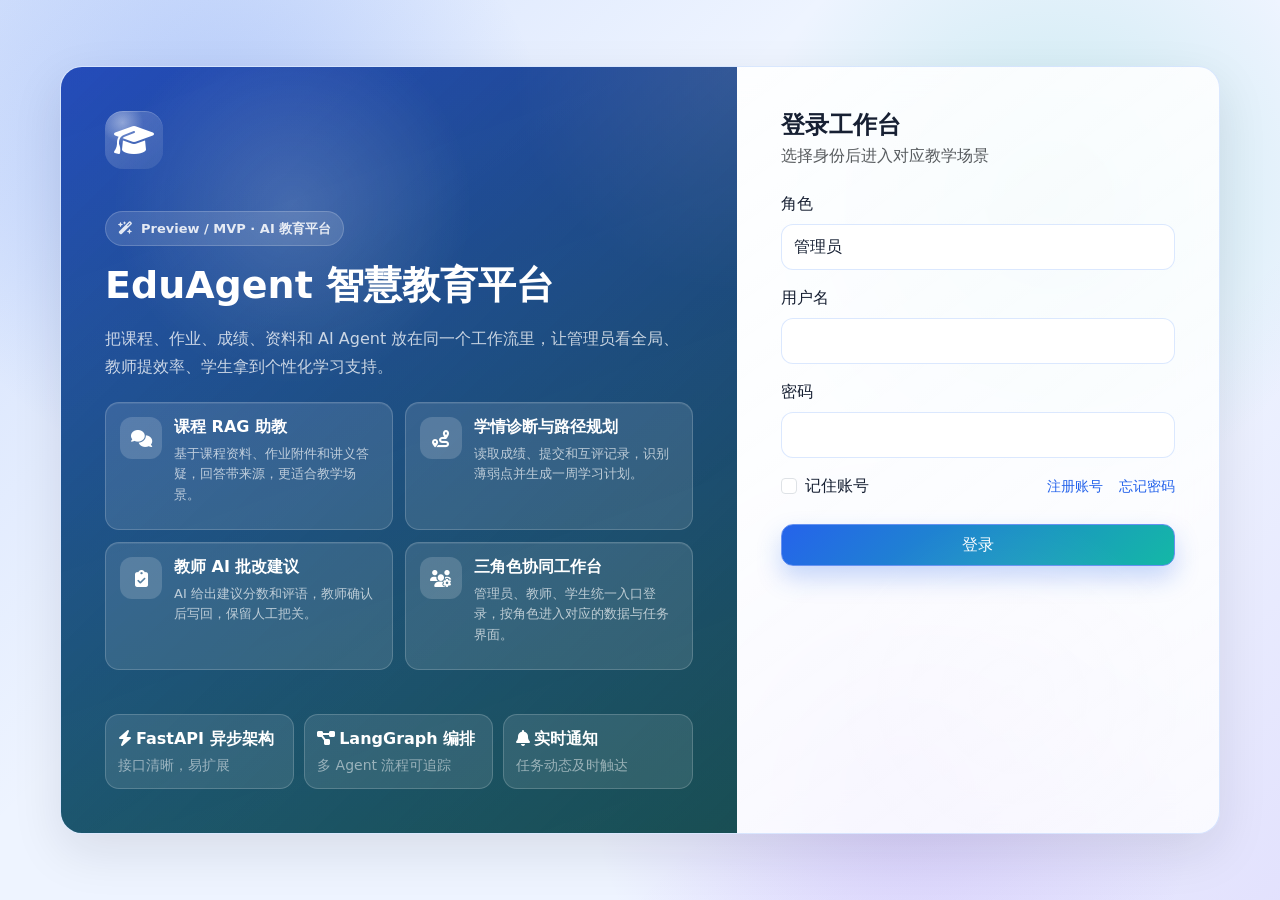
==== commit dfb46b26: "update: 修改初始演示用户账号密码" ====
--- a/static/login.html
+++ b/static/login.html
@@ -54,11 +54,6 @@
           <div class="mini"><div class="fw-semibold"><i class="fa-solid fa-bell me-1"></i>实时通知</div><div class="small text-white-50 mt-1">任务动态及时触达</div></div>
         </div>
       </div>
-      <div class="d-flex flex-wrap gap-2 mt-4">
-        <button class="btn btn-outline-light btn-sm" onclick="fillDemo('admin','admin123','ADMIN')">管理员</button>
-        <button class="btn btn-outline-light btn-sm" onclick="fillDemo('teacher1','teacher123','TEACHER')">教师</button>
-        <button class="btn btn-outline-light btn-sm" onclick="fillDemo('student1','student123','STUDENT')">学生</button>
-      </div>
     </div>
     <div class="col-lg-5 auth-body">
       <div class="d-flex justify-content-between align-items-start mb-4">
@@ -86,7 +81,7 @@
       <div class="d-flex justify-content-between align-items-center mb-4">
         <div class="form-check">
           <input id="remember" class="form-check-input" type="checkbox">
-          <label class="form-check-label" for="remember">记住密码</label>
+          <label class="form-check-label" for="remember">记住账号</label>
         </div>
         <div class="d-flex gap-3">
           <a class="small text-decoration-none" href="javascript:void(0)" data-bs-toggle="modal" data-bs-target="#registerModal">注册账号</a>
@@ -94,7 +89,6 @@
         </div>
       </div>
       <button id="loginBtn" class="btn btn-primary w-100 py-2" onclick="login()">登录</button>
-      <div class="mt-3 text-muted small">默认测试账号：admin / admin123，teacher1 / teacher123，student1 / student123</div>
     </div>
   </div>
 
@@ -205,20 +199,13 @@
 
   <script src="https://cdn.jsdelivr.net/npm/bootstrap@5.3.3/dist/js/bootstrap.bundle.min.js"></script>
   <script>
-    const rememberKey = "sms-remember-login";
+    const rememberKey = "eduagent-remember-login-v2";
     const saved = localStorage.getItem(rememberKey);
     if (saved) {
       const data = JSON.parse(saved);
       username.value = data.username || "";
-      password.value = data.password || "";
       role.value = data.role || "ADMIN";
       remember.checked = true;
-    }
-
-    function fillDemo(u, p, r) {
-      username.value = u;
-      password.value = p;
-      role.value = r;
     }
 
     function showToast(msg, type) {
@@ -258,7 +245,7 @@
         localStorage.setItem("displayName", user.displayName || user.username);
         localStorage.setItem("username", user.username);
         if (remember.checked) {
-          localStorage.setItem(rememberKey, JSON.stringify(payload));
+          localStorage.setItem(rememberKey, JSON.stringify({ username: payload.username, role: payload.role }));
         } else {
           localStorage.removeItem(rememberKey);
         }
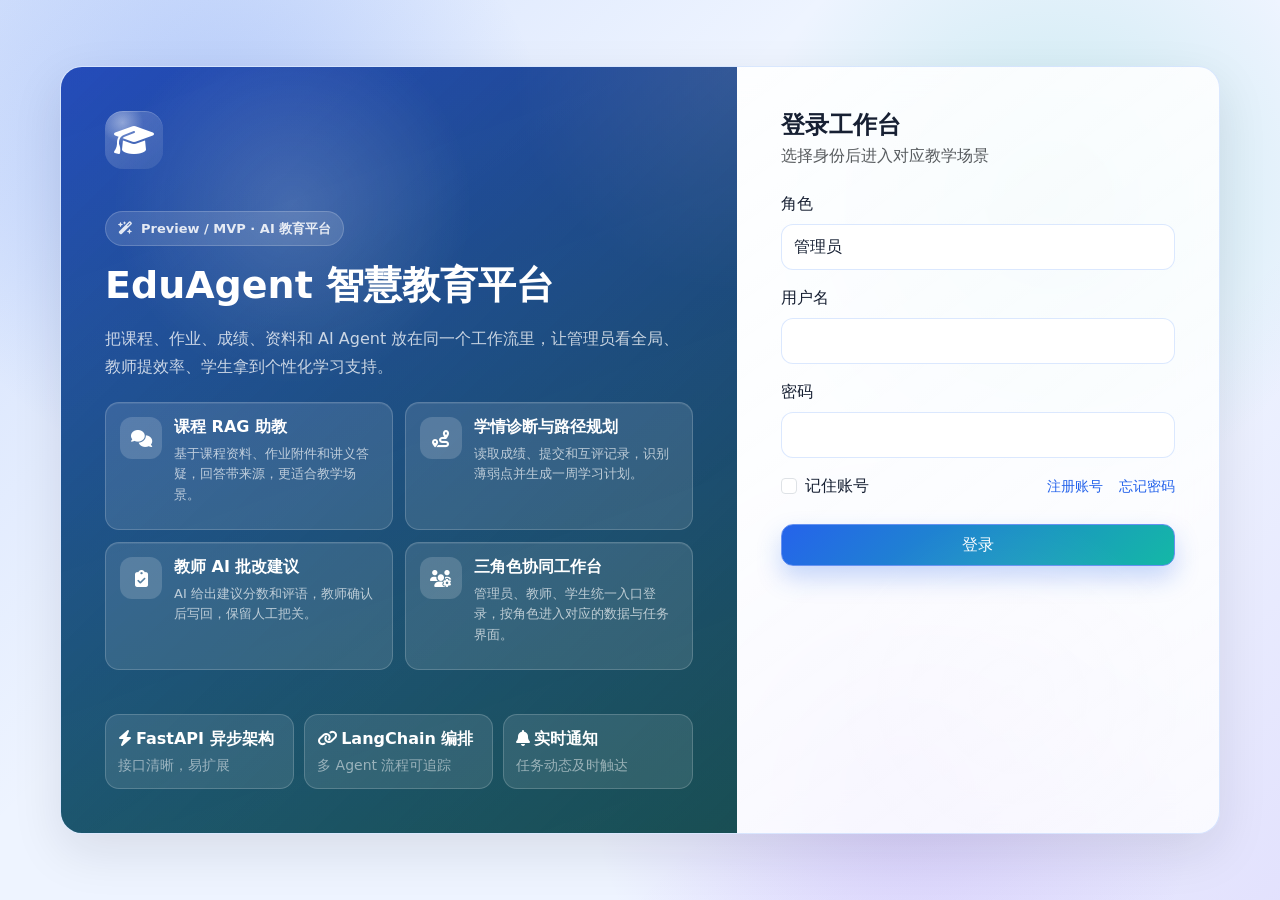
==== commit 3247d99c: "refactor: 批改与学习规划工作流由 LangGraph 迁移至 LangChain Runnable 链" ====
--- a/static/login.html
+++ b/static/login.html
@@ -50,7 +50,7 @@
 
         <div class="hero-mini">
           <div class="mini"><div class="fw-semibold"><i class="fa-solid fa-bolt me-1"></i>FastAPI 异步架构</div><div class="small text-white-50 mt-1">接口清晰，易扩展</div></div>
-          <div class="mini"><div class="fw-semibold"><i class="fa-solid fa-diagram-project me-1"></i>LangGraph 编排</div><div class="small text-white-50 mt-1">多 Agent 流程可追踪</div></div>
+          <div class="mini"><div class="fw-semibold"><i class="fa-solid fa-link me-1"></i>LangChain 编排</div><div class="small text-white-50 mt-1">多 Agent 流程可追踪</div></div>
           <div class="mini"><div class="fw-semibold"><i class="fa-solid fa-bell me-1"></i>实时通知</div><div class="small text-white-50 mt-1">任务动态及时触达</div></div>
         </div>
       </div>
--- a/static/css/app.css
+++ b/static/css/app.css
@@ -1513,7 +1513,13 @@
 
 @media (max-width: 992px) {
   .dashboard-shell { grid-template-columns: 1fr; }
-  .sidebar { position: sticky; top: 0; z-index: 20; }
+  .sidebar { position: fixed; top: 0; left: -280px; width: 272px; height: 100vh; z-index: 1050; display: flex; flex-direction: column; padding: 20px 16px; transition: left .25s ease; }
+  .sidebar.sidebar-open { left: 0; }
+  .sidebar::before { display: block; }
+  .sidebar .nav-item { padding: 13px 14px; font-size: 14px; border-radius: 14px; }
+  .sidebar ~ .main-area::after { content: ""; display: none; position: fixed; inset: 0; background: rgba(0,0,0,.4); z-index: 1049; }
+  .sidebar.sidebar-open ~ .main-area::after { display: block; }
+  #mobileMenuBtn { position: relative; z-index: 1051; }
   .kpi-grid { grid-template-columns: repeat(2, minmax(0, 1fr)); }
   .overview-grid { grid-template-columns: repeat(6, minmax(0, 1fr)); }
 }
@@ -1532,6 +1538,25 @@
     max-width: none;
   }
   .role-identity-label { white-space: normal; }
+
+  /* 移动端适配 */
+  .kpi .value { font-size: 24px; }
+  .section-head h5 { font-size: 15px; }
+  .main-area { padding: 14px; }
+  .section-card { padding: 14px; }
+  .kpi-card .kpi-value { font-size: 20px; }
+  .dashboard-chart-grid,
+  .monitor-panel-grid { grid-template-columns: 1fr; gap: 12px; }
+  .table-wrap { overflow-x: auto; -webkit-overflow-scrolling: touch; }
+  .table-wrap table { min-width: 600px; }
+  .toolbar { flex-wrap: wrap; gap: 8px; }
+  .toolbar .btn { flex: 1 1 auto; min-width: 0; font-size: 13px; padding: 6px 12px; }
+  .modal-dialog { margin: 8px; max-width: calc(100vw - 16px); }
+  .modal-content { border-radius: 12px; }
+  .modal-body { padding: 16px; }
+  .topbar { padding: 10px 14px; gap: 8px; flex-wrap: wrap; }
+  .topbar .btn { font-size: 13px; padding: 5px 10px; }
+  .form-control, .form-select { font-size: 16px; }
 }
 
 .metric-row {
@@ -1646,6 +1671,29 @@
   .monitor-panel-grid { grid-template-columns: 1fr; }
   .topbar { flex-direction: column; align-items: stretch; }
   .toolbar .form-control, .toolbar .form-select { max-width: 100%; width: 100%; }
+
+  /* 移动端小屏 */
+  .auth-hero { display: none; }
+  .auth-body { padding: 16px !important; }
+  .auth-card { border-radius: 0; min-height: 100vh; }
+  .page-shell.auth-shell { align-items: stretch; }
+  .table-wrap { margin: 0 -14px; border-radius: 0; }
+  .table-wrap table { font-size: 12px; min-width: 500px; }
+  .table-wrap td, .table-wrap th { padding: 5px 6px !important; }
+  .btn-sm { font-size: 12px; padding: 4px 8px; }
+  .kpi { padding: 12px; }
+  .kpi .value { font-size: 22px; }
+  .kpi-card { padding: 12px; }
+  .kpi-card .kpi-value { font-size: 18px; }
+
+  /* 顶部栏紧凑 */
+  .topbar { padding: 8px 12px; }
+  .topbar .btn { font-size: 12px; padding: 4px 8px; }
+
+  /* 全局字体调整 */
+  .section-head { flex-wrap: wrap; gap: 8px; }
+  h6 { font-size: 14px; }
+  .overview-stat { font-size: 16px; }
 }
 
 /* kpi-card 兼容 */
